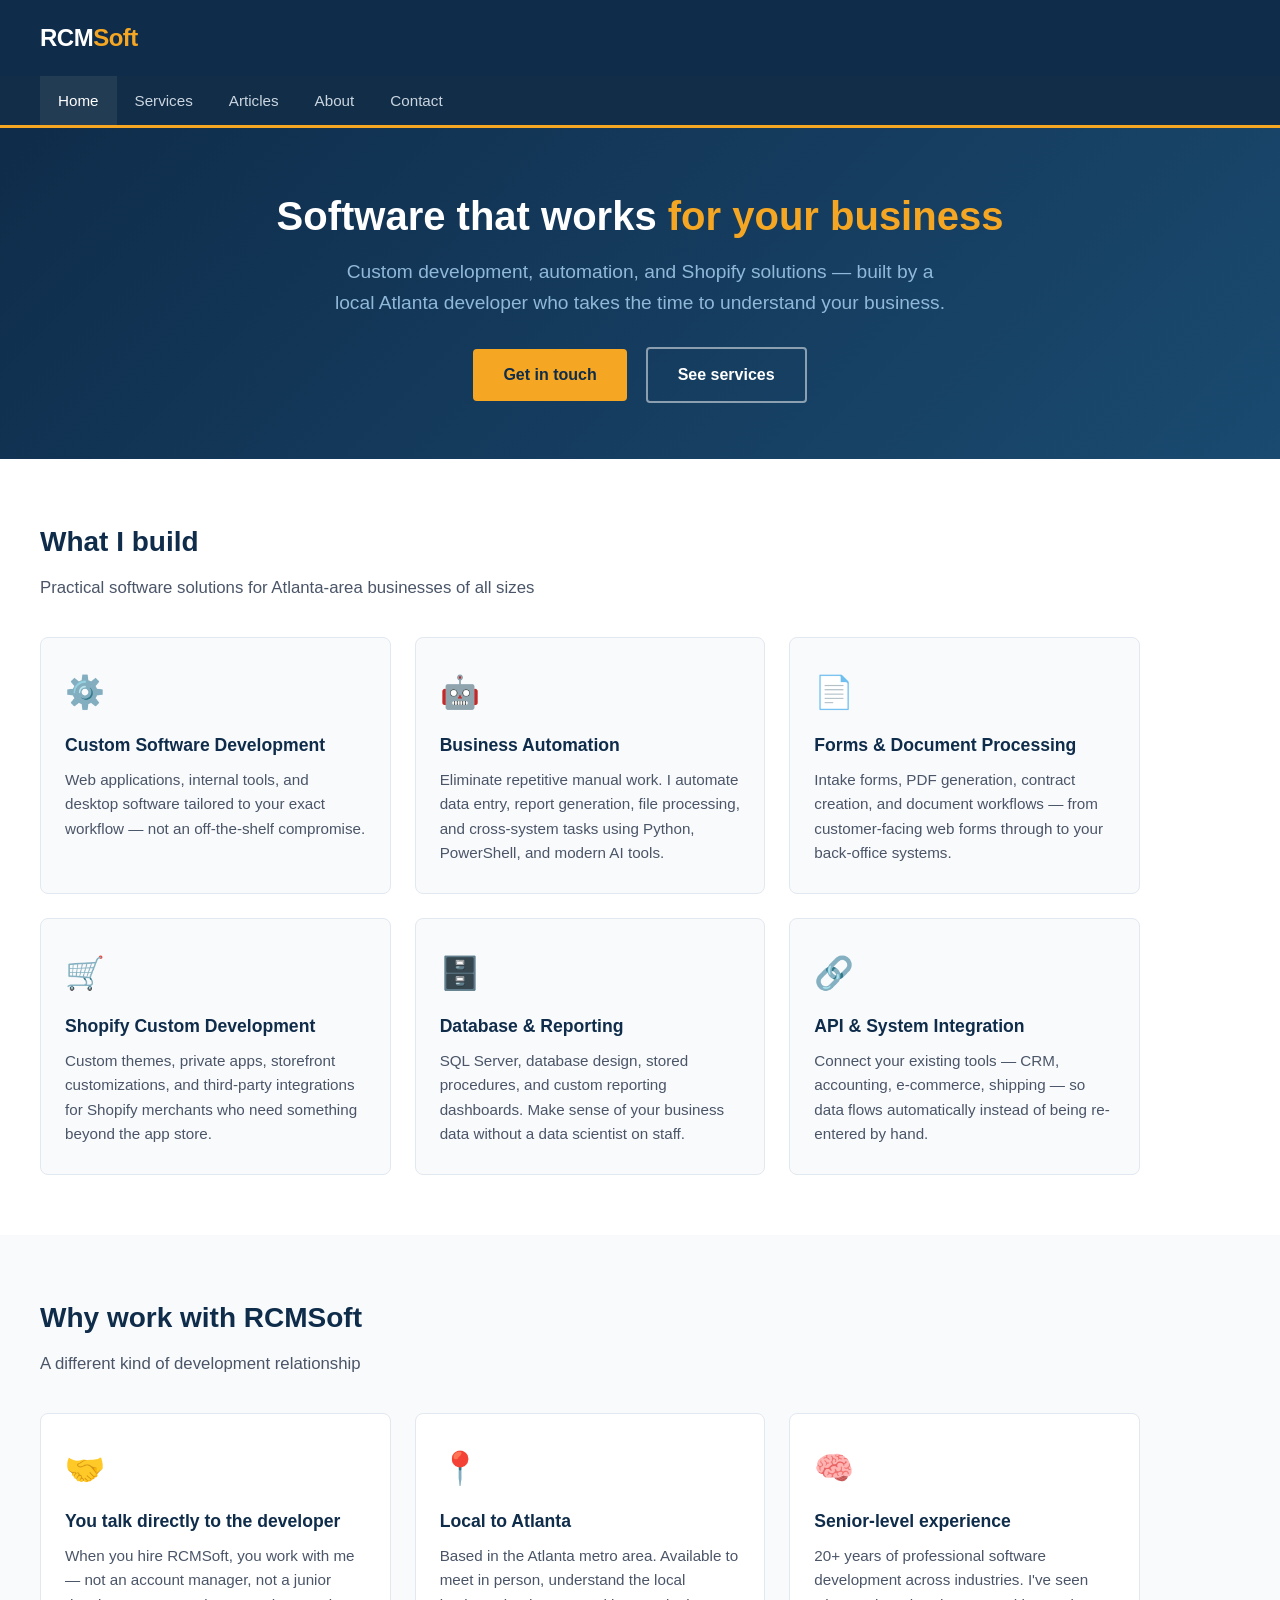
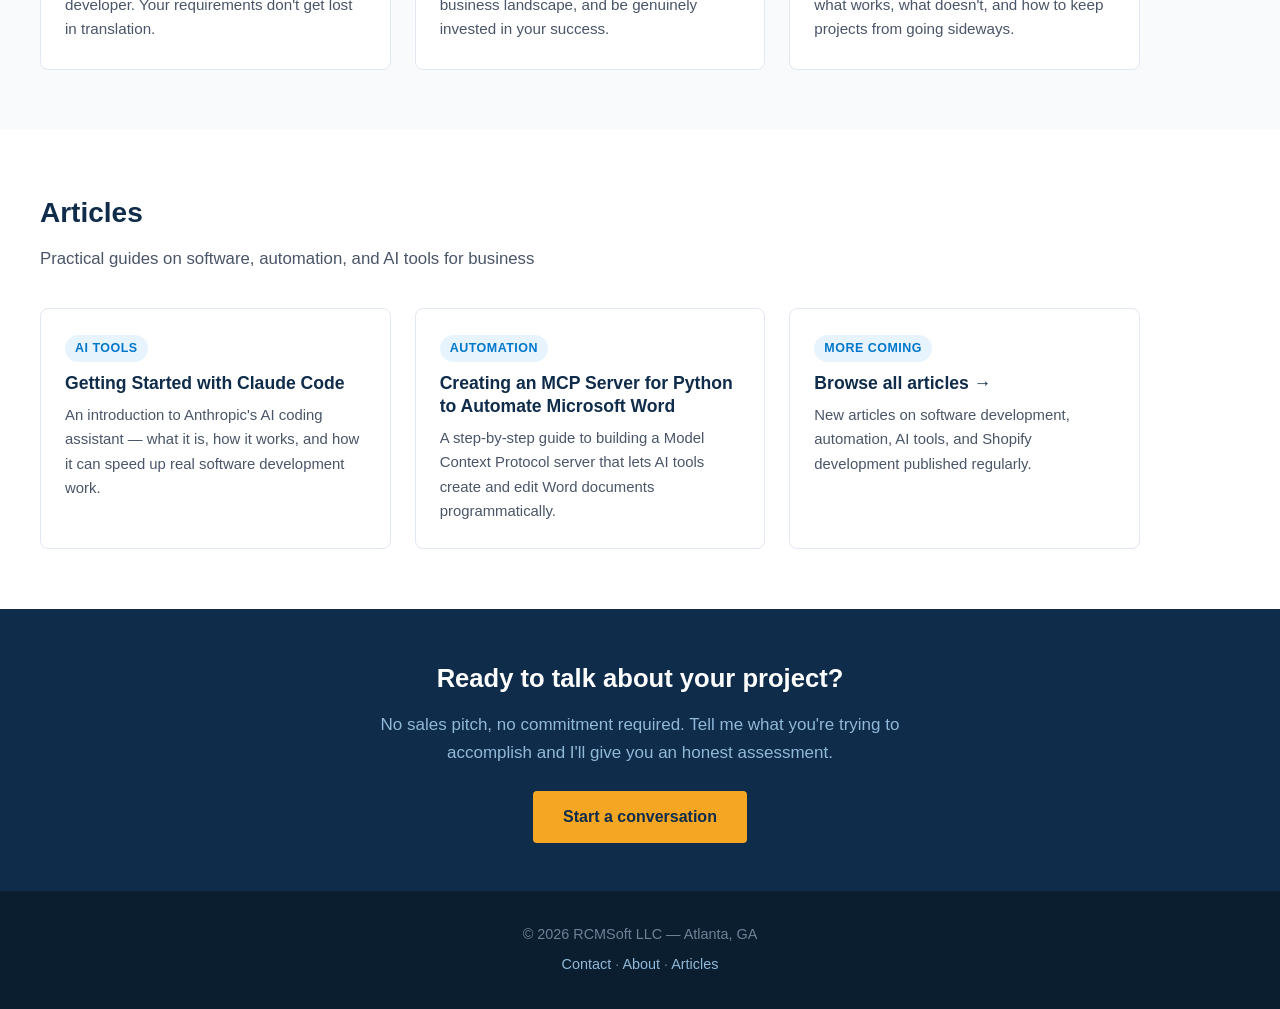
==== index.html @ b644cf1e "Initial site creation for rcmsoft.com Static HTML/CSS site for RCMSoft LLC — Atlanta software develo" ====
<!DOCTYPE html>
<html lang="en">
<head>
	<meta charset="UTF-8">
	<meta name="viewport" content="width=device-width, initial-scale=1.0">
	<title>RCMSoft — Software Development &amp; Automation for Atlanta Businesses</title>
	<meta name="description" content="RCMSoft provides custom software development, business automation, Shopify development, and forms processing for small and mid-size businesses in Atlanta, GA.">
	<link rel="stylesheet" href="style.css">
	<!-- Google Analytics: replace G-XXXXXXXXXX with your GA4 measurement ID -->
	<!-- <script async src="https://www.googletagmanager.com/gtag/js?id=G-XXXXXXXXXX"></script>
	<script>window.dataLayer=window.dataLayer||[];function gtag(){dataLayer.push(arguments);}gtag('js',new Date());gtag('config','G-XXXXXXXXXX');</script> -->
</head>
<body>

<header>
	<div class="site-title">RCM<span>Soft</span></div>
</header>

<nav>
	<a href="index.html" class="active">Home</a>
	<a href="#services">Services</a>
	<a href="articles.html">Articles</a>
	<a href="about.html">About</a>
	<a href="contact.html">Contact</a>
</nav>

<div class="hero">
	<h1>Software that works <span>for your business</span></h1>
	<p>Custom development, automation, and Shopify solutions — built by a local Atlanta developer who takes the time to understand your business.</p>
	<a href="contact.html" class="btn">Get in touch</a>
	&nbsp;&nbsp;
	<a href="#services" class="btn btn-outline">See services</a>
</div>

<!-- Services -->
<section id="services">
	<div class="section-title">What I build</div>
	<div class="section-sub">Practical software solutions for Atlanta-area businesses of all sizes</div>
	<div class="cards">
		<div class="card">
			<div class="card-icon">⚙️</div>
			<h3>Custom Software Development</h3>
			<p>Web applications, internal tools, and desktop software tailored to your exact workflow — not an off-the-shelf compromise.</p>
		</div>
		<div class="card">
			<div class="card-icon">🤖</div>
			<h3>Business Automation</h3>
			<p>Eliminate repetitive manual work. I automate data entry, report generation, file processing, and cross-system tasks using Python, PowerShell, and modern AI tools.</p>
		</div>
		<div class="card">
			<div class="card-icon">📄</div>
			<h3>Forms &amp; Document Processing</h3>
			<p>Intake forms, PDF generation, contract creation, and document workflows — from customer-facing web forms through to your back-office systems.</p>
		</div>
		<div class="card">
			<div class="card-icon">🛒</div>
			<h3>Shopify Custom Development</h3>
			<p>Custom themes, private apps, storefront customizations, and third-party integrations for Shopify merchants who need something beyond the app store.</p>
		</div>
		<div class="card">
			<div class="card-icon">🗄️</div>
			<h3>Database &amp; Reporting</h3>
			<p>SQL Server, database design, stored procedures, and custom reporting dashboards. Make sense of your business data without a data scientist on staff.</p>
		</div>
		<div class="card">
			<div class="card-icon">🔗</div>
			<h3>API &amp; System Integration</h3>
			<p>Connect your existing tools — CRM, accounting, e-commerce, shipping — so data flows automatically instead of being re-entered by hand.</p>
		</div>
	</div>
</section>

<!-- Why RCMSoft -->
<section>
	<div class="section-title">Why work with RCMSoft</div>
	<div class="section-sub">A different kind of development relationship</div>
	<div class="cards">
		<div class="card">
			<div class="card-icon">🤝</div>
			<h3>You talk directly to the developer</h3>
			<p>When you hire RCMSoft, you work with me — not an account manager, not a junior developer. Your requirements don't get lost in translation.</p>
		</div>
		<div class="card">
			<div class="card-icon">📍</div>
			<h3>Local to Atlanta</h3>
			<p>Based in the Atlanta metro area. Available to meet in person, understand the local business landscape, and be genuinely invested in your success.</p>
		</div>
		<div class="card">
			<div class="card-icon">🧠</div>
			<h3>Senior-level experience</h3>
			<p>20+ years of professional software development across industries. I've seen what works, what doesn't, and how to keep projects from going sideways.</p>
		</div>
	</div>
</section>

<!-- Recent Articles -->
<section>
	<div class="section-title">Articles</div>
	<div class="section-sub">Practical guides on software, automation, and AI tools for business</div>
	<div class="cards">
		<div class="article-card">
			<span class="tag">AI Tools</span>
			<h3><a href="articles/getting-started-with-claude-code.html">Getting Started with Claude Code</a></h3>
			<p>An introduction to Anthropic's AI coding assistant — what it is, how it works, and how it can speed up real software development work.</p>
		</div>
		<div class="article-card">
			<span class="tag">Automation</span>
			<h3><a href="articles/mcp-server-python-word-automation.html">Creating an MCP Server for Python to Automate Microsoft Word</a></h3>
			<p>A step-by-step guide to building a Model Context Protocol server that lets AI tools create and edit Word documents programmatically.</p>
		</div>
		<div class="article-card">
			<span class="tag">More coming</span>
			<h3><a href="articles.html">Browse all articles →</a></h3>
			<p>New articles on software development, automation, AI tools, and Shopify development published regularly.</p>
		</div>
	</div>
</section>

<!-- CTA -->
<div class="callout-strip">
	<h2>Ready to talk about your project?</h2>
	<p>No sales pitch, no commitment required. Tell me what you're trying to accomplish and I'll give you an honest assessment.</p>
	<a href="contact.html" class="btn">Start a conversation</a>
</div>

<footer>
	<div>&copy; 2026 RCMSoft LLC &mdash; Atlanta, GA</div>
	<div><a href="contact.html">Contact</a> &middot; <a href="about.html">About</a> &middot; <a href="articles.html">Articles</a></div>
</footer>

</body>
</html>
---- style.css ----
/* RCMSoft.com — Main Stylesheet */

:root {
	--primary:      #0f2c4a;
	--accent:       #0077cc;
	--accent-light: #e8f4fd;
	--gold:         #f5a623;
	--bg:           #f9fafb;
	--bg-white:     #ffffff;
	--text:         #1a202c;
	--text-muted:   #4a5568;
	--border:       #e2e8f0;
	--hero-bg:      #0f2c4a;
}

* {
	box-sizing: border-box;
	margin: 0;
	padding: 0;
}

body {
	font-family: -apple-system, BlinkMacSystemFont, 'Segoe UI', Roboto, Helvetica, Arial, sans-serif;
	font-size: 17px;
	line-height: 1.65;
	color: var(--text);
	background: var(--bg);
}

a {
	color: var(--accent);
	text-decoration: none;
}

a:hover {
	text-decoration: underline;
}

/* ── Header ─────────────────────────────── */
header {
	background: var(--hero-bg);
	padding: 18px 40px;
	display: flex;
	align-items: center;
	justify-content: space-between;
}

.site-title {
	color: #ffffff;
	font-size: 1.5rem;
	font-weight: 700;
	letter-spacing: -0.5px;
}

.site-title span {
	color: var(--gold);
}

/* ── Nav ─────────────────────────────────── */
nav {
	background: #112d47;
	padding: 0 40px;
	display: flex;
	gap: 0;
	border-bottom: 3px solid var(--gold);
}

nav a {
	color: #cbd5e0;
	padding: 12px 18px;
	display: inline-block;
	font-size: 0.95rem;
	font-weight: 500;
	transition: color 0.15s, background 0.15s;
}

nav a:hover,
nav a.active {
	color: #ffffff;
	background: rgba(255,255,255,0.07);
	text-decoration: none;
}

/* ── Hero ────────────────────────────────── */
.hero {
	background: linear-gradient(135deg, #0f2c4a 0%, #1a4a70 100%);
	color: #ffffff;
	padding: 64px 40px 56px;
	text-align: center;
}

.hero h1 {
	font-size: 2.5rem;
	font-weight: 700;
	margin-bottom: 16px;
	line-height: 1.2;
}

.hero h1 span {
	color: var(--gold);
}

.hero p {
	font-size: 1.2rem;
	color: #90b8d8;
	max-width: 620px;
	margin: 0 auto 28px;
}

.btn {
	display: inline-block;
	background: var(--gold);
	color: var(--primary);
	font-weight: 700;
	padding: 13px 30px;
	border-radius: 4px;
	font-size: 1rem;
	transition: background 0.15s, transform 0.1s;
	border: none;
	cursor: pointer;
}

.btn:hover {
	background: #e09610;
	text-decoration: none;
	transform: translateY(-1px);
}

.btn-outline {
	background: transparent;
	color: #ffffff;
	border: 2px solid rgba(255,255,255,0.5);
}

.btn-outline:hover {
	background: rgba(255,255,255,0.1);
	border-color: #ffffff;
}

/* ── Sections ────────────────────────────── */
section {
	padding: 60px 40px;
}

section:nth-child(even) {
	background: var(--bg-white);
}

.section-title {
	font-size: 1.75rem;
	font-weight: 700;
	color: var(--primary);
	margin-bottom: 8px;
}

.section-sub {
	color: var(--text-muted);
	margin-bottom: 36px;
	font-size: 1.05rem;
}

/* ── Cards Grid ──────────────────────────── */
.cards {
	display: grid;
	grid-template-columns: repeat(auto-fit, minmax(260px, 1fr));
	gap: 24px;
	max-width: 1100px;
}

.card {
	background: var(--bg-white);
	border: 1px solid var(--border);
	border-radius: 8px;
	padding: 28px 24px;
	transition: box-shadow 0.2s, transform 0.1s;
}

section:nth-child(even) .card {
	background: var(--bg);
}

.card:hover {
	box-shadow: 0 4px 16px rgba(0,0,0,0.09);
	transform: translateY(-2px);
}

.card-icon {
	font-size: 2rem;
	margin-bottom: 12px;
}

.card h3 {
	font-size: 1.1rem;
	font-weight: 700;
	color: var(--primary);
	margin-bottom: 8px;
}

.card p {
	color: var(--text-muted);
	font-size: 0.95rem;
	line-height: 1.6;
}

/* ── Article Cards ───────────────────────── */
.article-card {
	background: var(--bg-white);
	border: 1px solid var(--border);
	border-radius: 8px;
	padding: 24px;
	transition: box-shadow 0.2s;
}

.article-card:hover {
	box-shadow: 0 4px 16px rgba(0,0,0,0.09);
}

.article-card .tag {
	display: inline-block;
	background: var(--accent-light);
	color: var(--accent);
	font-size: 0.78rem;
	font-weight: 600;
	padding: 3px 10px;
	border-radius: 20px;
	margin-bottom: 10px;
	text-transform: uppercase;
	letter-spacing: 0.5px;
}

.article-card h3 {
	font-size: 1.1rem;
	font-weight: 700;
	color: var(--primary);
	margin-bottom: 8px;
	line-height: 1.3;
}

.article-card h3 a {
	color: var(--primary);
}

.article-card h3 a:hover {
	color: var(--accent);
	text-decoration: none;
}

.article-card p {
	color: var(--text-muted);
	font-size: 0.93rem;
}

/* ── Contact Form ────────────────────────── */
.contact-wrap {
	display: grid;
	grid-template-columns: 1fr 1fr;
	gap: 48px;
	max-width: 900px;
}

@media (max-width: 680px) {
	.contact-wrap {
		grid-template-columns: 1fr;
	}
}

.contact-info p {
	color: var(--text-muted);
	margin-bottom: 20px;
}

.contact-detail {
	margin-bottom: 12px;
	font-size: 0.95rem;
}

.contact-detail strong {
	color: var(--primary);
	display: block;
	font-size: 0.8rem;
	text-transform: uppercase;
	letter-spacing: 0.5px;
	margin-bottom: 2px;
}

form .field {
	margin-bottom: 18px;
}

form label {
	display: block;
	font-size: 0.88rem;
	font-weight: 600;
	color: var(--text);
	margin-bottom: 5px;
}

form input,
form select,
form textarea {
	width: 100%;
	padding: 10px 12px;
	border: 1px solid var(--border);
	border-radius: 4px;
	font-size: 1rem;
	font-family: inherit;
	background: var(--bg-white);
	color: var(--text);
	transition: border-color 0.15s;
}

form input:focus,
form select:focus,
form textarea:focus {
	outline: none;
	border-color: var(--accent);
	box-shadow: 0 0 0 3px rgba(0,119,204,0.12);
}

form textarea {
	resize: vertical;
	min-height: 130px;
}

/* ── Article Page ────────────────────────── */
.article-header {
	background: var(--hero-bg);
	color: #ffffff;
	padding: 48px 40px 40px;
}

.article-header .tag {
	display: inline-block;
	background: rgba(245,166,35,0.2);
	color: var(--gold);
	font-size: 0.78rem;
	font-weight: 600;
	padding: 3px 10px;
	border-radius: 20px;
	margin-bottom: 12px;
	text-transform: uppercase;
	letter-spacing: 0.5px;
}

.article-header h1 {
	font-size: 2rem;
	font-weight: 700;
	line-height: 1.25;
	max-width: 720px;
	margin-bottom: 12px;
}

.article-meta {
	font-size: 0.88rem;
	color: #90b8d8;
}

article.content {
	max-width: 760px;
	margin: 0 auto;
	padding: 48px 40px;
}

article.content h2 {
	font-size: 1.5rem;
	font-weight: 700;
	color: var(--primary);
	margin: 36px 0 14px;
}

article.content h3 {
	font-size: 1.15rem;
	font-weight: 700;
	color: var(--primary);
	margin: 28px 0 10px;
}

article.content p {
	margin-bottom: 16px;
}

article.content ul,
article.content ol {
	margin: 0 0 16px 24px;
}

article.content li {
	margin-bottom: 6px;
}

article.content code {
	background: #f0f4f8;
	border: 1px solid var(--border);
	border-radius: 3px;
	padding: 1px 5px;
	font-family: 'Consolas', 'Courier New', monospace;
	font-size: 0.9em;
	color: #1a3a5c;
}

article.content pre {
	background: #1a2535;
	color: #e2e8f0;
	border-radius: 6px;
	padding: 20px 22px;
	overflow-x: auto;
	margin: 0 0 20px;
	font-family: 'Consolas', 'Courier New', monospace;
	font-size: 0.88rem;
	line-height: 1.6;
}

article.content pre code {
	background: none;
	border: none;
	padding: 0;
	color: inherit;
	font-size: inherit;
}

.tip-box {
	background: var(--accent-light);
	border-left: 4px solid var(--accent);
	border-radius: 0 6px 6px 0;
	padding: 16px 20px;
	margin: 24px 0;
}

.tip-box strong {
	display: block;
	color: var(--accent);
	margin-bottom: 4px;
	font-size: 0.88rem;
	text-transform: uppercase;
	letter-spacing: 0.5px;
}

/* ── About / Callout Strip ───────────────── */
.callout-strip {
	background: var(--primary);
	color: #ffffff;
	padding: 48px 40px;
	text-align: center;
}

.callout-strip h2 {
	font-size: 1.6rem;
	margin-bottom: 12px;
}

.callout-strip p {
	color: #90b8d8;
	max-width: 560px;
	margin: 0 auto 24px;
}

/* ── Footer ──────────────────────────────── */
footer {
	background: #0a1e30;
	color: #718096;
	padding: 32px 40px;
	font-size: 0.9rem;
	display: flex;
	flex-direction: column;
	gap: 6px;
	align-items: center;
	text-align: center;
}

footer a {
	color: #90b8d8;
}

/* ── Responsive ──────────────────────────── */
@media (max-width: 700px) {
	header { padding: 16px 20px; }
	nav    { padding: 0 10px; }
	nav a  { padding: 10px 12px; font-size: 0.85rem; }

	.hero        { padding: 44px 20px; }
	.hero h1     { font-size: 1.8rem; }
	.hero p      { font-size: 1rem; }

	section      { padding: 44px 20px; }

	.article-header { padding: 36px 20px; }
	.article-header h1 { font-size: 1.5rem; }

	article.content { padding: 32px 20px; }

	.callout-strip { padding: 40px 20px; }
	footer { padding: 28px 20px; }
}
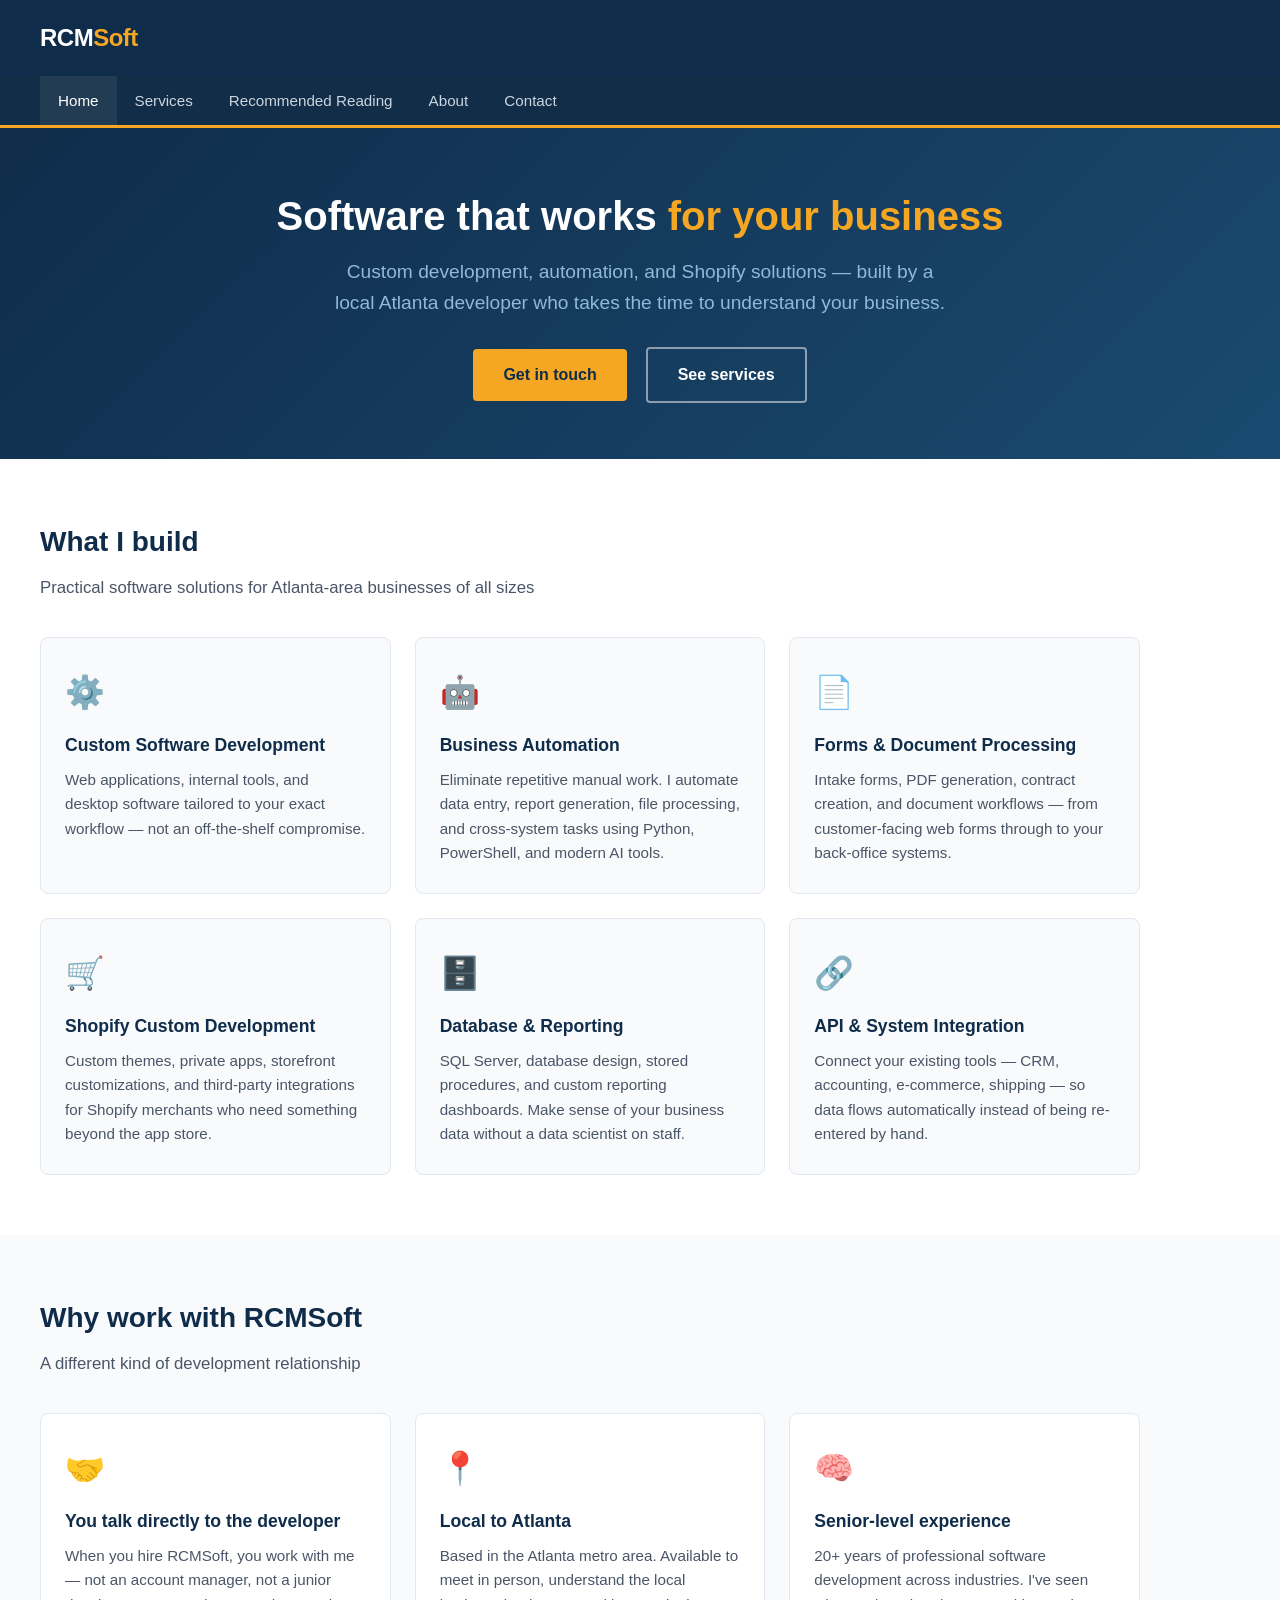
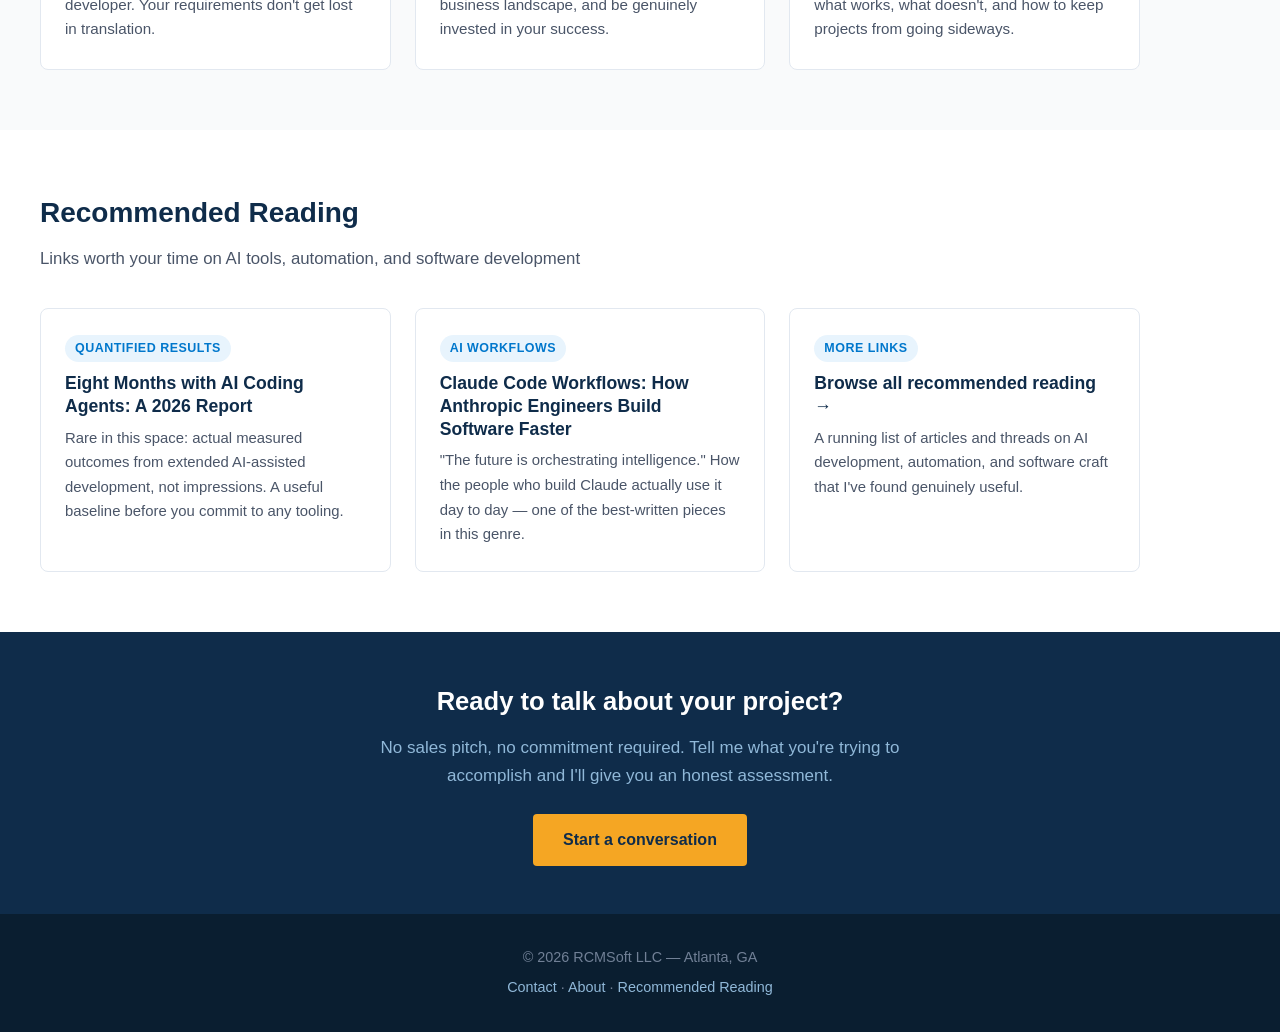
==== commit a32fc231: "Replace Articles with Recommended Reading page - Add reading.html with 8 curated links (Feb 2025 – M" ====
--- a/index.html
+++ b/index.html
@@ -6,9 +6,9 @@
 	<title>RCMSoft — Software Development &amp; Automation for Atlanta Businesses</title>
 	<meta name="description" content="RCMSoft provides custom software development, business automation, Shopify development, and forms processing for small and mid-size businesses in Atlanta, GA.">
 	<link rel="stylesheet" href="style.css">
-	<!-- Google Analytics: replace G-XXXXXXXXXX with your GA4 measurement ID -->
-	<!-- <script async src="https://www.googletagmanager.com/gtag/js?id=G-XXXXXXXXXX"></script>
-	<script>window.dataLayer=window.dataLayer||[];function gtag(){dataLayer.push(arguments);}gtag('js',new Date());gtag('config','G-XXXXXXXXXX');</script> -->
+	<!-- Google Analytics -->
+	<script async src="https://www.googletagmanager.com/gtag/js?id=G-C2J13YL8DH"></script>
+	<script>window.dataLayer=window.dataLayer||[];function gtag(){dataLayer.push(arguments);}gtag('js',new Date());gtag('config','G-C2J13YL8DH');</script>
 </head>
 <body>
 
@@ -19,7 +19,7 @@
 <nav>
 	<a href="index.html" class="active">Home</a>
 	<a href="#services">Services</a>
-	<a href="articles.html">Articles</a>
+	<a href="reading.html">Recommended Reading</a>
 	<a href="about.html">About</a>
 	<a href="contact.html">Contact</a>
 </nav>
@@ -93,25 +93,25 @@
 	</div>
 </section>
 
-<!-- Recent Articles -->
+<!-- Recommended Reading -->
 <section>
-	<div class="section-title">Articles</div>
-	<div class="section-sub">Practical guides on software, automation, and AI tools for business</div>
+	<div class="section-title">Recommended Reading</div>
+	<div class="section-sub">Links worth your time on AI tools, automation, and software development</div>
 	<div class="cards">
 		<div class="article-card">
-			<span class="tag">AI Tools</span>
-			<h3><a href="articles/getting-started-with-claude-code.html">Getting Started with Claude Code</a></h3>
-			<p>An introduction to Anthropic's AI coding assistant — what it is, how it works, and how it can speed up real software development work.</p>
+			<span class="tag">Quantified Results</span>
+			<h3><a href="https://serenitiesai.com/articles/eight-months-ai-coding-agents-2026" target="_blank" rel="noopener">Eight Months with AI Coding Agents: A 2026 Report</a></h3>
+			<p>Rare in this space: actual measured outcomes from extended AI-assisted development, not impressions. A useful baseline before you commit to any tooling.</p>
 		</div>
 		<div class="article-card">
-			<span class="tag">Automation</span>
-			<h3><a href="articles/mcp-server-python-word-automation.html">Creating an MCP Server for Python to Automate Microsoft Word</a></h3>
-			<p>A step-by-step guide to building a Model Context Protocol server that lets AI tools create and edit Word documents programmatically.</p>
+			<span class="tag">AI Workflows</span>
+			<h3><a href="https://neemo.medium.com/claude-code-workflows-how-anthropic-engineers-use-ai-agents-to-build-software-faster-402c41dee8b7" target="_blank" rel="noopener">Claude Code Workflows: How Anthropic Engineers Build Software Faster</a></h3>
+			<p>"The future is orchestrating intelligence." How the people who build Claude actually use it day to day — one of the best-written pieces in this genre.</p>
 		</div>
 		<div class="article-card">
-			<span class="tag">More coming</span>
-			<h3><a href="articles.html">Browse all articles →</a></h3>
-			<p>New articles on software development, automation, AI tools, and Shopify development published regularly.</p>
+			<span class="tag">More links</span>
+			<h3><a href="reading.html">Browse all recommended reading →</a></h3>
+			<p>A running list of articles and threads on AI development, automation, and software craft that I've found genuinely useful.</p>
 		</div>
 	</div>
 </section>
@@ -125,7 +125,7 @@
 
 <footer>
 	<div>&copy; 2026 RCMSoft LLC &mdash; Atlanta, GA</div>
-	<div><a href="contact.html">Contact</a> &middot; <a href="about.html">About</a> &middot; <a href="articles.html">Articles</a></div>
+	<div><a href="contact.html">Contact</a> &middot; <a href="about.html">About</a> &middot; <a href="reading.html">Recommended Reading</a></div>
 </footer>
 
 </body>
--- a/style.css
+++ b/style.css
@@ -322,6 +322,106 @@
 	min-height: 130px;
 }
 
+/* ── Reading Cards ───────────────────────── */
+.reading-grid {
+	display: grid;
+	grid-template-columns: repeat(auto-fit, minmax(300px, 1fr));
+	gap: 24px;
+	max-width: 1100px;
+}
+
+.reading-card {
+	background: var(--bg-white);
+	border: 1px solid var(--border);
+	border-radius: 8px;
+	overflow: hidden;
+	transition: box-shadow 0.2s, transform 0.1s;
+	display: flex;
+	flex-direction: column;
+}
+
+section:nth-child(even) .reading-card {
+	background: var(--bg);
+}
+
+.reading-card:hover {
+	box-shadow: 0 4px 16px rgba(0,0,0,0.10);
+	transform: translateY(-2px);
+}
+
+.reading-card-banner {
+	height: 80px;
+	display: flex;
+	align-items: center;
+	justify-content: center;
+	font-size: 2.2rem;
+	flex-shrink: 0;
+}
+
+.reading-card-body {
+	padding: 18px 22px 22px;
+	display: flex;
+	flex-direction: column;
+	flex: 1;
+}
+
+.reading-card .rc-meta {
+	display: flex;
+	align-items: center;
+	gap: 10px;
+	margin-bottom: 10px;
+}
+
+.reading-card .rc-source {
+	font-size: 0.75rem;
+	font-weight: 700;
+	text-transform: uppercase;
+	letter-spacing: 0.5px;
+	color: var(--text-muted);
+}
+
+.reading-card .rc-date {
+	font-size: 0.75rem;
+	color: var(--border);
+	color: #a0aec0;
+}
+
+.reading-card h3 {
+	font-size: 1rem;
+	font-weight: 700;
+	color: var(--primary);
+	line-height: 1.35;
+	margin-bottom: 10px;
+}
+
+.reading-card h3 a {
+	color: var(--primary);
+}
+
+.reading-card h3 a:hover {
+	color: var(--accent);
+	text-decoration: none;
+}
+
+.reading-card .rc-commentary {
+	font-size: 0.92rem;
+	color: var(--text-muted);
+	line-height: 1.65;
+	flex: 1;
+	margin-bottom: 16px;
+}
+
+.reading-card .rc-link {
+	font-size: 0.85rem;
+	font-weight: 700;
+	color: var(--accent);
+	align-self: flex-start;
+}
+
+.reading-card .rc-link:hover {
+	text-decoration: underline;
+}
+
 /* ── Article Page ────────────────────────── */
 .article-header {
 	background: var(--hero-bg);
